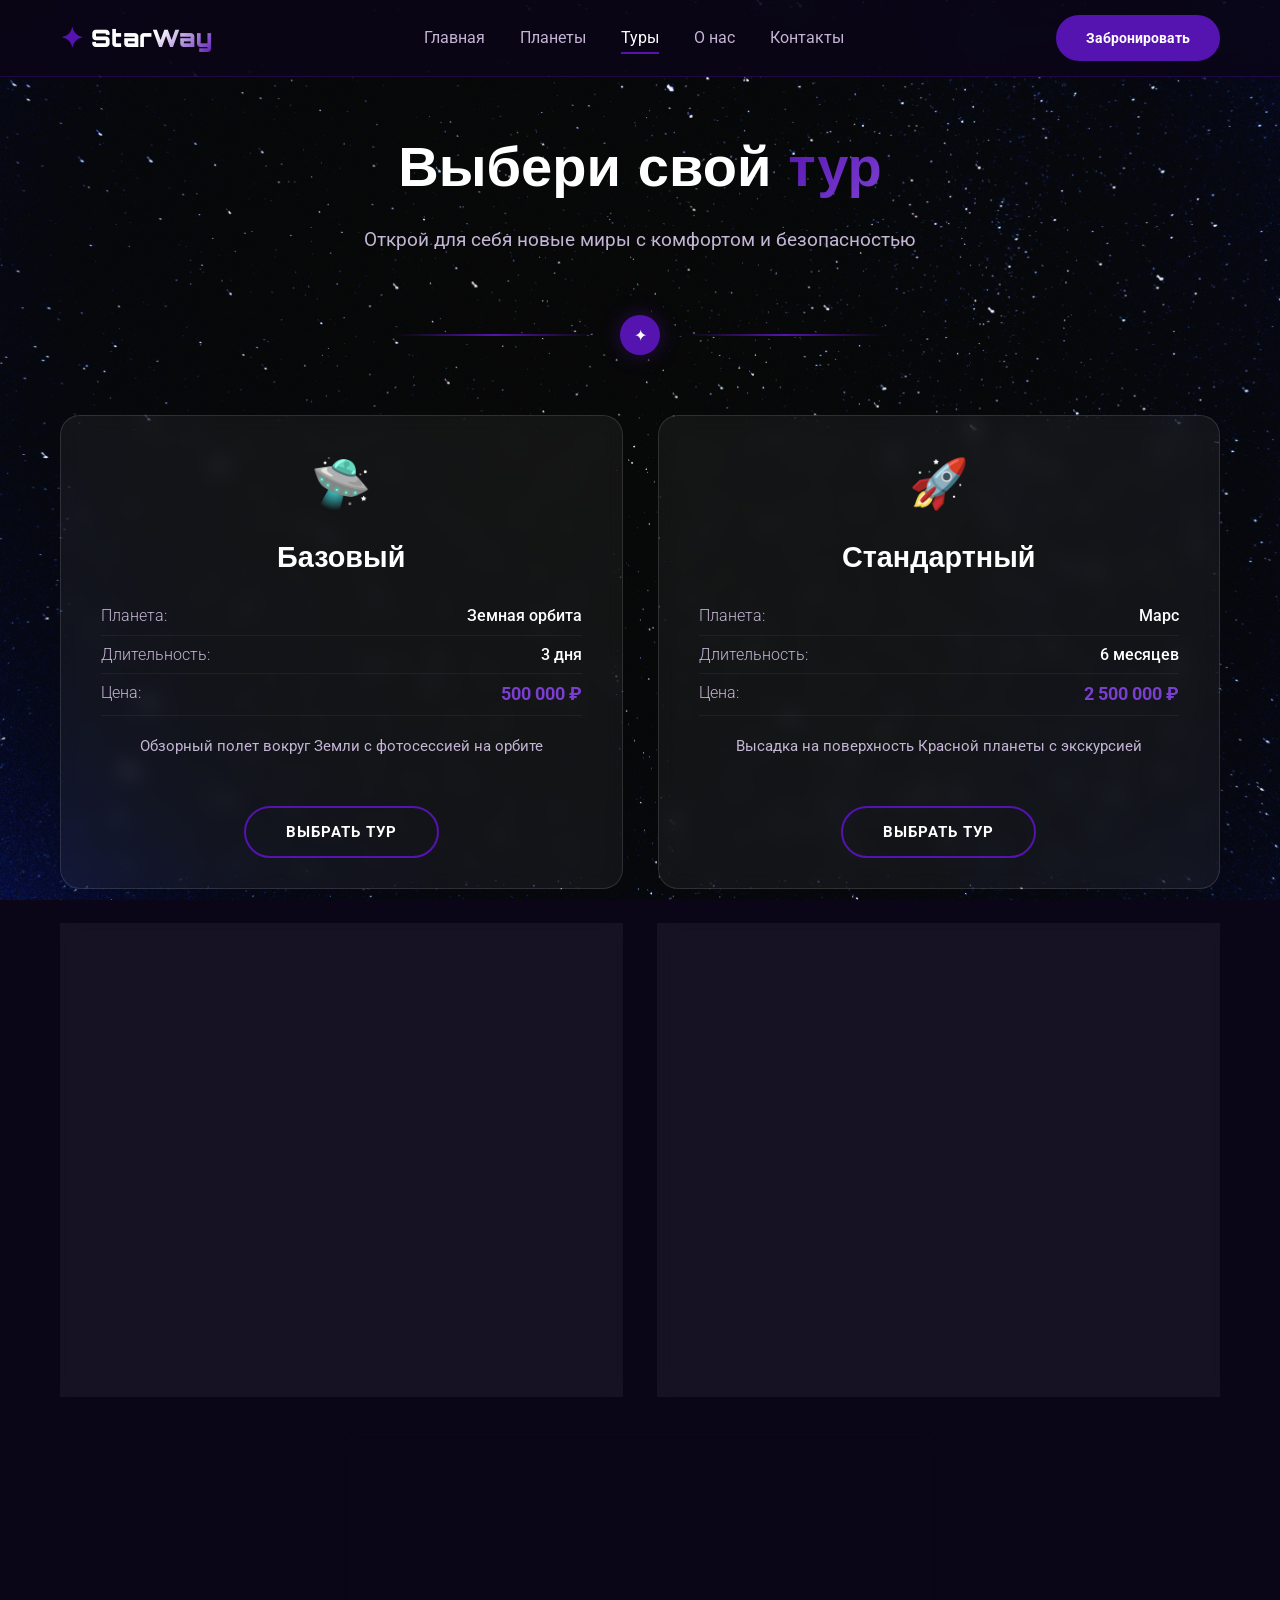
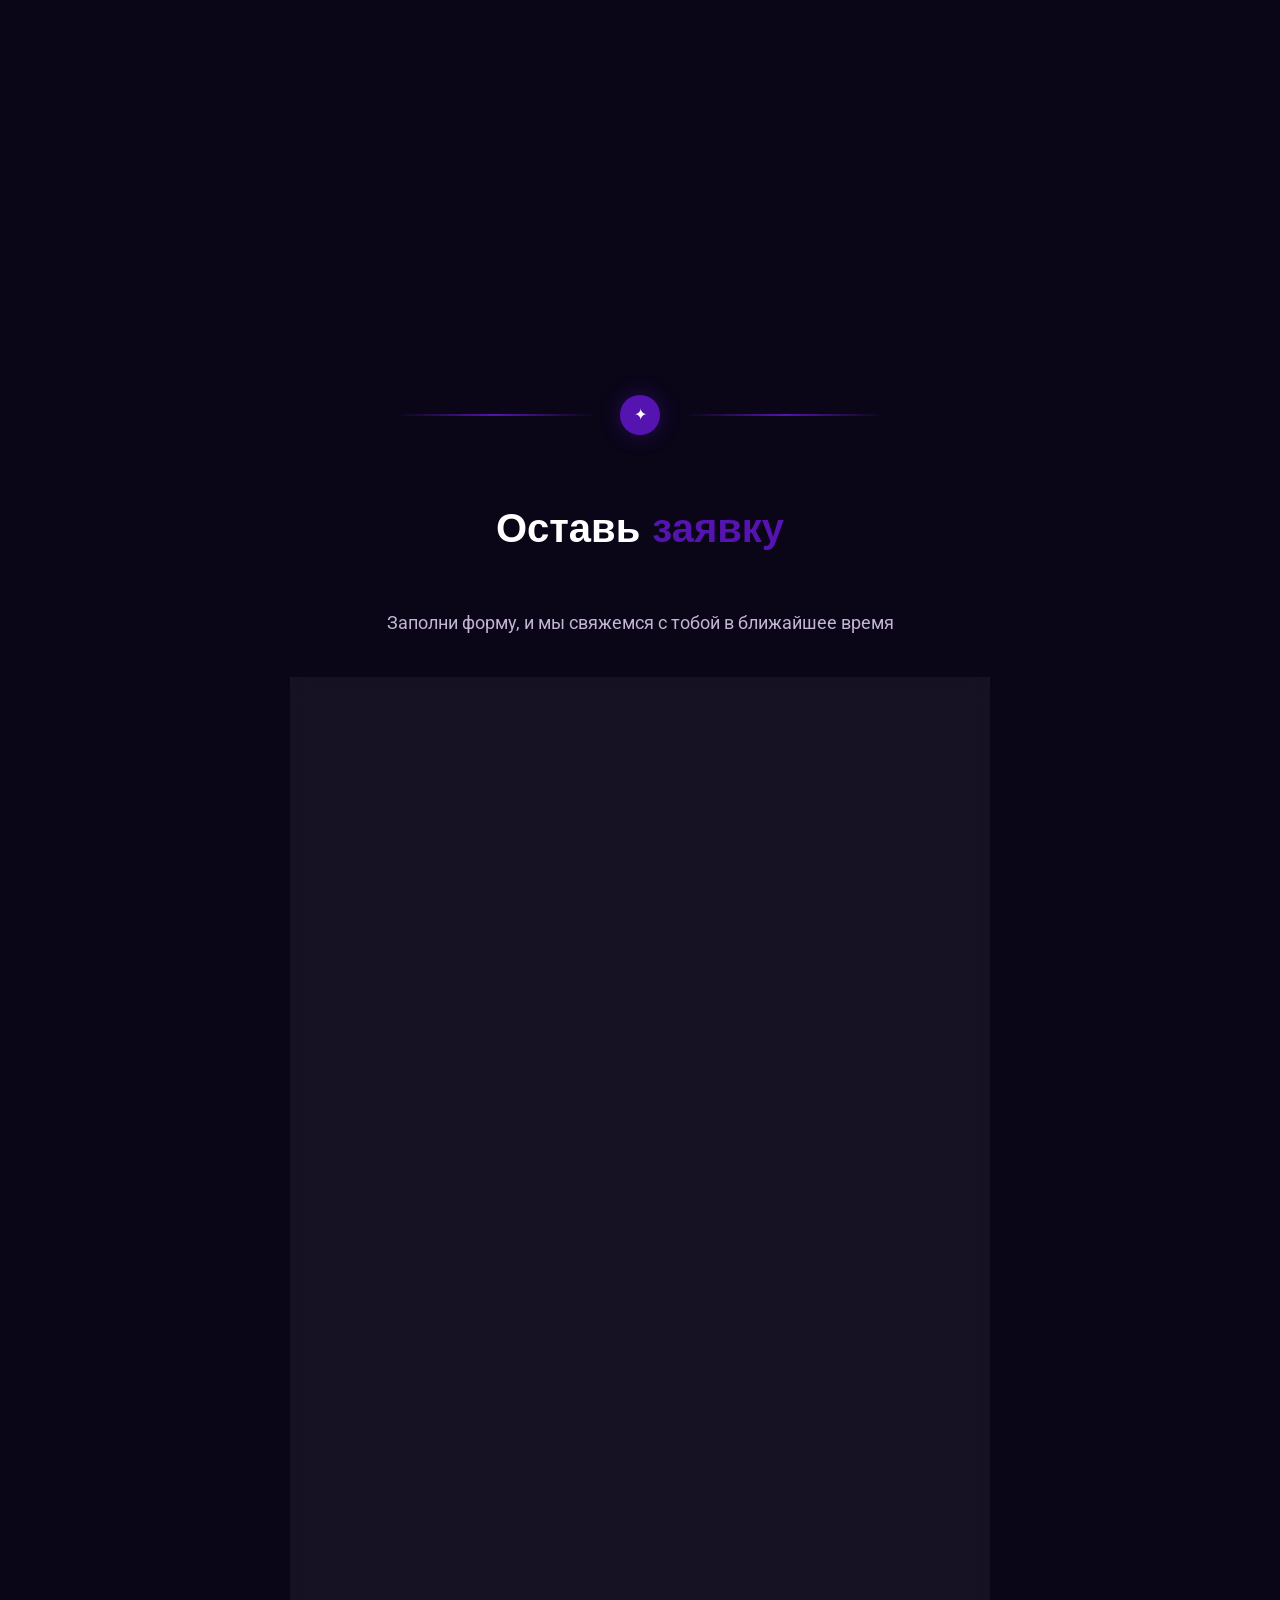
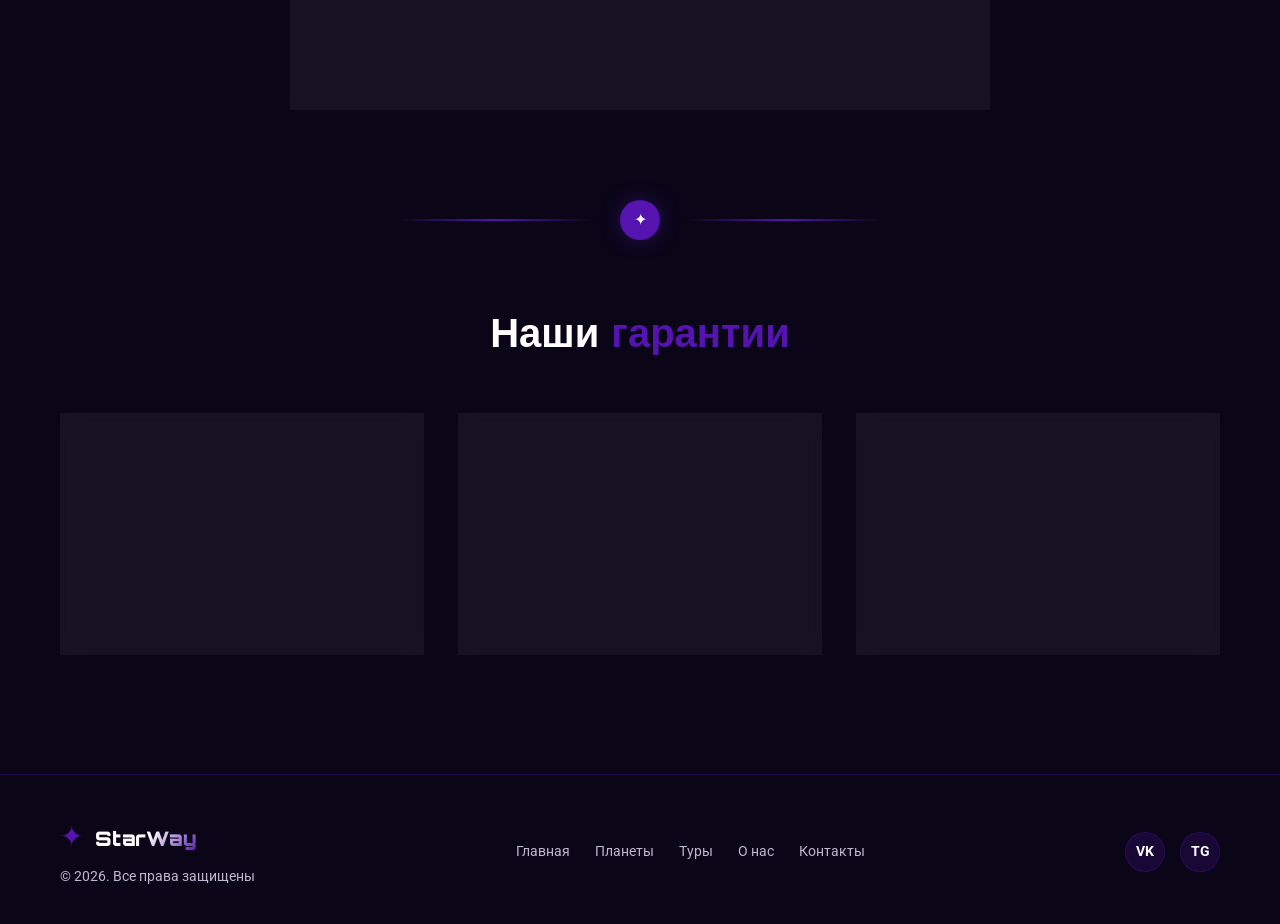
==== tours.html @ 5d01b39b "Первый коммит: StarWay сайт" ====
<!DOCTYPE html>
<html lang="ru">
<head>
    <meta charset="UTF-8">
    <meta name="viewport" content="width=device-width, initial-scale=1.0">
    <title>StarWay — Туры</title>
    <link rel="stylesheet" href="css/style.css">
</head>
<body>

    <!-- ========================================== -->
    <!-- 1. ШАПКА (HEADER)                          -->
    <!-- ========================================== -->
    <header>
        <div class="container">
            <div class="header-inner">
                <div class="logo">
                    <a href="index.html">
                        <span class="logo-icon">✦</span>
                        <span class="logo-text">StarWay</span>
                    </a>
                </div>
                <nav>
                    <ul>
                        <li><a href="index.html">Главная</a></li>
                        <li><a href="planets.html">Планеты</a></li>
                        <li><a href="tours.html" class="active">Туры</a></li>
                        <li><a href="about.html">О нас</a></li>
                        <li><a href="contacts.html">Контакты</a></li>
                    </ul>
                </nav>
                <a href="tours.html" class="btn-book">Забронировать</a>
            </div>
        </div>
    </header>

    <!-- ========================================== -->
    <!-- 2. ЗАГОЛОВОК СТРАНИЦЫ                     -->
    <!-- ========================================== -->
    <section class="page-header">
        <div class="container">
            <h1>Выбери свой <span>тур</span></h1>
            <p>Открой для себя новые миры с комфортом и безопасностью</p>
        </div>
    </section>

    <!-- ===== РАЗДЕЛИТЕЛЬ ===== -->
    <div class="divider">
        <span>✦</span>
    </div>

    <!-- ========================================== -->
    <!-- 3. КАРТОЧКИ ТУРОВ                         -->
    <!-- ========================================== -->
    <section class="tours-list">
        <div class="container">
            <div class="tours-grid">
                
                <!-- ТУР 1: Базовый -->
                <div class="tour-card glass-card">
                    <div class="tour-icon">🛸</div>
                    <h3>Базовый</h3>
                    <div class="tour-details">
                        <div class="tour-detail">
                            <span class="detail-label">Планета:</span>
                            <span class="detail-value">Земная орбита</span>
                        </div>
                        <div class="tour-detail">
                            <span class="detail-label">Длительность:</span>
                            <span class="detail-value">3 дня</span>
                        </div>
                        <div class="tour-detail">
                            <span class="detail-label">Цена:</span>
                            <span class="detail-value tour-price">500 000 ₽</span>
                        </div>
                    </div>
                    <p class="tour-description">Обзорный полет вокруг Земли с фотосессией на орбите</p>
                    <a href="#booking-form" class="btn-select-tour">Выбрать тур</a>
                </div>

                <!-- ТУР 2: Стандартный -->
                <div class="tour-card glass-card">
                    <div class="tour-icon">🚀</div>
                    <h3>Стандартный</h3>
                    <div class="tour-details">
                        <div class="tour-detail">
                            <span class="detail-label">Планета:</span>
                            <span class="detail-value">Марс</span>
                        </div>
                        <div class="tour-detail">
                            <span class="detail-label">Длительность:</span>
                            <span class="detail-value">6 месяцев</span>
                        </div>
                        <div class="tour-detail">
                            <span class="detail-label">Цена:</span>
                            <span class="detail-value tour-price">2 500 000 ₽</span>
                        </div>
                    </div>
                    <p class="tour-description">Высадка на поверхность Красной планеты с экскурсией</p>
                    <a href="#booking-form" class="btn-select-tour">Выбрать тур</a>
                </div>

                <!-- ТУР 3: Премиум -->
                <div class="tour-card glass-card">
                    <div class="tour-icon">🌟</div>
                    <h3>Премиум</h3>
                    <div class="tour-details">
                        <div class="tour-detail">
                            <span class="detail-label">Планета:</span>
                            <span class="detail-value">Юпитер + Сатурн</span>
                        </div>
                        <div class="tour-detail">
                            <span class="detail-label">Длительность:</span>
                            <span class="detail-value">2 года</span>
                        </div>
                        <div class="tour-detail">
                            <span class="detail-label">Цена:</span>
                            <span class="detail-value tour-price">8 000 000 ₽</span>
                        </div>
                    </div>
                    <p class="tour-description">Посещение двух газовых гигантов с облетом колец Сатурна</p>
                    <a href="#booking-form" class="btn-select-tour">Выбрать тур</a>
                </div>

                <!-- ТУР 4: Экстрим -->
                <div class="tour-card glass-card">
                    <div class="tour-icon">⚡</div>
                    <h3>Экстрим</h3>
                    <div class="tour-details">
                        <div class="tour-detail">
                            <span class="detail-label">Планета:</span>
                            <span class="detail-value">Уран + Нептун</span>
                        </div>
                        <div class="tour-detail">
                            <span class="detail-label">Длительность:</span>
                            <span class="detail-value">7 лет</span>
                        </div>
                        <div class="tour-detail">
                            <span class="detail-label">Цена:</span>
                            <span class="detail-value tour-price">25 000 000 ₽</span>
                        </div>
                    </div>
                    <p class="tour-description">Для настоящих исследователей — ледяные гиганты Солнечной системы</p>
                    <a href="#booking-form" class="btn-select-tour">Выбрать тур</a>
                </div>

            </div>

            <!-- ===== РЯД 5: Индивидуальный тур (по центру) ===== -->
            <div class="tours-row-special">
                <div class="tour-card glass-card special-tour">
                    <div class="tour-icon">✨</div>
                    <h3>Индивидуальный</h3>
                    <div class="tour-details">
                        <div class="tour-detail">
                            <span class="detail-label">Планета:</span>
                            <span class="detail-value">Любая на выбор</span>
                        </div>
                        <div class="tour-detail">
                            <span class="detail-label">Длительность:</span>
                            <span class="detail-value">Индивидуально</span>
                        </div>
                        <div class="tour-detail">
                            <span class="detail-label">Цена:</span>
                            <span class="detail-value tour-price">Договорная</span>
                        </div>
                    </div>
                    <p class="tour-description">Создай свой уникальный маршрут к любой планете Солнечной системы</p>
                    <a href="#booking-form" class="btn-select-tour">Выбрать тур</a>
                </div>
            </div>

        </div>
    </section>

    <!-- ===== РАЗДЕЛИТЕЛЬ ===== -->
    <div class="divider">
        <span>✦</span>
    </div>

        <!-- ========================================== -->
    <!-- 4. ФОРМА БРОНИРОВАНИЯ                     -->
    <!-- ========================================== -->
    <section class="booking-form" id="booking-form">
        <div class="container">
            <h2>Оставь <span>заявку</span></h2>
            <p class="form-subtitle">Заполни форму, и мы свяжемся с тобой в ближайшее время</p>
            
            <div class="form-container glass-card">
                <form action="#" method="POST">
                    <!-- Поле: ФИО -->
                    <div class="form-group">
                        <label for="name">ФИО *</label>
                        <input type="text" id="name" name="name" placeholder="Иванов Иван Иванович" required>
                    </div>

                    <!-- Поле: Email -->
                    <div class="form-group">
                        <label for="email">Email *</label>
                        <input type="email" id="email" name="email" placeholder="ivan@example.com" required>
                    </div>

                    <!-- Поле: Телефон -->
                    <div class="form-group">
                        <label for="phone">Телефон *</label>
                        <input type="tel" id="phone" name="phone" placeholder="+7 (999) 123-45-67" required>
                    </div>

                    <!-- Поле: Выбор тура (выпадающий список) -->
                    <div class="form-group">
                        <label for="tour">Выбери тур *</label>
                        <select id="tour" name="tour" required>
                            <option value="">— Выбери тур —</option>
                            <option value="basic">Базовый (Земная орбита)</option>
                            <option value="standard">Стандартный (Марс)</option>
                            <option value="premium">Премиум (Юпитер + Сатурн)</option>
                            <option value="extreme">Экстрим (Уран + Нептун)</option>
                            <option value="individual">✨ Индивидуальный (Любая планета)</option>
                        </select>
                    </div>

                    <!-- Поле: Выбор планеты (для индивидуального тура) -->
                    <div class="form-group planet-select-group">
                        <label for="planet">Выбери планету <span class="planet-hint">(для индивидуального тура)</span></label>
                        <select id="planet" name="planet">
                            <option value="">— Выбери планету —</option>
                            <option value="mercury">Меркурий</option>
                            <option value="venus">Венера</option>
                            <option value="earth">Земля (орбита)</option>
                            <option value="mars">Марс</option>
                            <option value="jupiter">Юпитер</option>
                            <option value="saturn">Сатурн</option>
                            <option value="uranus">Уран</option>
                            <option value="neptune">Нептун</option>
                        </select>
                    </div>

                    <!-- Поле: Дата полета -->
                    <div class="form-group">
                        <label for="date">Дата полета *</label>
                        <input type="date" id="date" name="date" required>
                    </div>

                    <!-- Поле: Количество мест -->
                    <div class="form-group">
                        <label for="seats">Количество мест *</label>
                        <input type="number" id="seats" name="seats" min="1" max="10" value="1" required>
                    </div>

                    <!-- Поле: Комментарий -->
                    <div class="form-group">
                        <label for="comment">Комментарий</label>
                        <textarea id="comment" name="comment" rows="4" placeholder="Дополнительные пожелания или вопросы..."></textarea>
                    </div>

                    <!-- Кнопка отправки -->
                    <button type="submit" class="btn-submit">Отправить заявку</button>
                </form>
            </div>
        </div>
    </section>

    <!-- ===== РАЗДЕЛИТЕЛЬ ===== -->
    <div class="divider">
        <span>✦</span>
    </div>

    <!-- ========================================== -->
    <!-- 5. НАШИ ГАРАНТИИ                          -->
    <!-- ========================================== -->
    <section class="guarantees">
        <div class="container">
            <h2>Наши <span>гарантии</span></h2>
            <div class="guarantees-grid">
                
                <div class="guarantee-item glass-card">
                    <div class="guarantee-icon">💯</div>
                    <h3>100% возврат</h3>
                    <p>Полный возврат средств при отмене тура за 30 дней до старта</p>
                </div>

                <div class="guarantee-item glass-card">
                    <div class="guarantee-icon">🛡️</div>
                    <h3>Страховка</h3>
                    <p>Каждый турист застрахован на весь период полета</p>
                </div>

                <div class="guarantee-item glass-card">
                    <div class="guarantee-icon">📞</div>
                    <h3>Поддержка 24/7</h3>
                    <p>Служба поддержки на связи в любой точке галактики</p>
                </div>

            </div>
        </div>
    </section>

       <!-- ========================================== -->
    <!-- ПОДВАЛ (FOOTER)                            -->
    <!-- ========================================== -->
    <footer>
        <div class="container">
            <div class="footer-content">
                <div class="footer-logo">
                    <span class="logo-icon">✦</span>
                    <span class="logo-text">StarWay</span>
                    <p>&copy; 2026. Все права защищены</p>
                </div>
                <div class="footer-nav">
                    <a href="index.html">Главная</a>
                    <a href="planets.html">Планеты</a>
                    <a href="tours.html">Туры</a>
                    <a href="about.html">О нас</a>
                    <a href="contacts.html">Контакты</a>
                </div>
                <div class="footer-social">
                    <a href="https://vk.com/vladptashinsky" target="_blank" title="ВКонтакте">VK</a>
                    <a href="https://t.me/vladyyyyk" target="_blank" title="Telegram">TG</a>
                </div>
            </div>
        </div>
    </footer>

</body>
</html>
---- css/style.css ----
/* 1. Подключаем шрифты из Google Fonts */
@import url('https://fonts.googleapis.com/css2?family=Orbitron:wght@400;700;900&family=Roboto:wght@300;400;700&display=swap');

/* 2. Сброс стандартных отступов и настройка базовых стилей */
* {
    margin: 0;
    padding: 0;
    box-sizing: border-box;
}

/* 3. Основные переменные (чтобы не писать цвета каждый раз) */
:root {
    --primary: #5513b0;        /* Твой основной фиолетовый */
    --primary-light: #7b3fcf;   /* Светлее для ховеров */
    --primary-dark: #3d0d7a;    /* Темнее для градиентов */
    --primary-glow: rgba(85, 19, 176, 0.4); /* Свечение */
    --text-white: #ffffff;
    --text-gray: #c4b5d4;      /* Светло-фиолетово-серый для текста */
    --bg-dark: #0a0618;        /* Очень темный фон */
    --glass-bg: rgba(255, 255, 255, 0.05); /* Прозрачный для стекла */
    --glass-border: rgba(255, 255, 255, 0.12);
}

/* 4. Общие стили для всего сайта */
html {
    scroll-behavior: smooth;   /* Плавный скролл */
}

body {
    font-family: 'Roboto', sans-serif;
    background-color: var(--bg-dark);
    color: var(--text-white);
    line-height: 1.6;
    min-height: 100vh;
}

/* 5. Стили для звездного фона (будет на всех страницах) */
body {
    background: var(--bg-dark);
    color: var(--text-white);
    line-height: 1.6;
    min-height: 100vh;
    /* Добавляем фоновое изображение */
    background-image: url('../images/stars-bg.jpg');
    background-size: cover;
    background-position: center;
    background-attachment: fixed; /* Фон не двигается при скролле */
    background-repeat: no-repeat;
}



/* 6. Стили для контейнера (центрирует контент) */
.container {
    max-width: 1200px;
    margin: 0 auto;
    padding: 0 20px;
}

/* 7. Стили для кнопок */
.btn-primary {
    display: inline-block;
    padding: 14px 36px;
    background: var(--primary);
    color: var(--text-white);
    text-decoration: none;
    font-weight: 700;
    border-radius: 50px;
    border: 2px solid var(--primary);
    transition: all 0.3s ease;
    font-size: 16px;
    cursor: pointer;
    text-transform: uppercase;
    letter-spacing: 1px;
}

.btn-primary:hover {
    background: transparent;
    color: var(--primary);
    box-shadow: 0 0 30px var(--primary-glow);
    transform: translateY(-3px);
}

/* 8. Стеклянные карточки (glassmorphism) */
.glass-card {
    background: var(--glass-bg);
    backdrop-filter: blur(10px);
    -webkit-backdrop-filter: blur(10px);
    border: 1px solid var(--glass-border);
    border-radius: 20px;
    padding: 30px;
    transition: all 0.3s ease;
}

.glass-card:hover {
    border-color: var(--primary);
    box-shadow: 0 0 30px rgba(85, 19, 176, 0.2);
    transform: translateY(-5px);
}

/* 9. Заголовки */
h1, h2, h3 {
    font-family: 'Orbitron', sans-serif;
    font-weight: 700;
}

h2 {
    font-size: 2.5rem;
    text-align: center;
    margin-bottom: 50px;
    color: var(--text-white);
}

h2 span {
    color: var(--primary);
}

/* 10. Разделитель */
.divider {
    display: flex;
    align-items: center;
    justify-content: center;
    gap: 20px;
    margin: 60px 0;
    color: var(--primary);
}

.divider::before,
.divider::after {
    content: '';
    flex: 1;
    height: 1px;
    background: linear-gradient(to right, transparent, var(--primary), transparent);
}

/* ======================================== */
/* СТИЛИ ТОЛЬКО ДЛЯ ГЛАВНОЙ СТРАНИЦЫ        */
/* ======================================== */

/* --- 1. ШАПКА --- */
header {
    position: fixed;
    top: 0;
    left: 0;
    width: 100%;
    z-index: 1000;
    background: rgba(10, 6, 24, 0.8);
    backdrop-filter: blur(15px);
    -webkit-backdrop-filter: blur(15px);
    border-bottom: 1px solid rgba(85, 19, 176, 0.3);
    padding: 15px 0;
    transition: all 0.3s ease;
}

.header-inner {
    display: flex;
    justify-content: space-between;
    align-items: center;
}

/* Логотип */
.logo a {
    display: flex;
    align-items: center;
    text-decoration: none;
    color: var(--text-white);
    font-family: 'Orbitron', sans-serif;
    font-weight: 900;
    font-size: 24px;
}

.logo-icon {
    color: var(--primary);
    margin-right: 8px;
    font-size: 28px;
}

.logo-text {
    background: linear-gradient(135deg, var(--text-white) 50%, var(--primary));
    -webkit-background-clip: text;
    -webkit-text-fill-color: transparent;
}

/* Меню навигации */
nav ul {
    display: flex;
    list-style: none;
    gap: 35px;
}

nav ul li a {
    color: var(--text-gray);
    text-decoration: none;
    font-size: 16px;
    font-weight: 400;
    transition: all 0.3s ease;
    position: relative;
    padding-bottom: 5px;
}

nav ul li a::after {
    content: '';
    position: absolute;
    bottom: -2px;
    left: 0;
    width: 0;
    height: 2px;
    background: var(--primary);
    transition: width 0.3s ease;
}

nav ul li a:hover::after,
nav ul li a.active::after {
    width: 100%;
}

nav ul li a:hover,
nav ul li a.active {
    color: var(--text-white);
}

/* Кнопка "Забронировать" в шапке */
.btn-book {
    padding: 10px 28px;
    background: var(--primary);
    color: var(--text-white);
    text-decoration: none;
    border-radius: 50px;
    font-weight: 700;
    font-size: 14px;
    transition: all 0.3s ease;
    border: 2px solid var(--primary);
}

.btn-book:hover {
    background: transparent;
    color: var(--primary);
    box-shadow: 0 0 30px var(--primary-glow);
}

/* --- 2. ГЕРОЙ --- */
.hero {
    min-height: 100vh;
    display: flex;
    align-items: center;
    text-align: center;
    padding-top: 80px;
    position: relative;
}

.hero-content {
    max-width: 800px;
    margin: 0 auto;
}

.hero h1 {
    font-size: 4.5rem;
    line-height: 1.1;
    margin-bottom: 25px;
}

.hero h1 span {
    background: linear-gradient(135deg, var(--primary), var(--primary-light));
    -webkit-background-clip: text;
    -webkit-text-fill-color: transparent;
}

.hero p {
    font-size: 1.3rem;
    color: var(--text-gray);
    margin-bottom: 40px;
    line-height: 1.8;
}

/* --- 3. ПРЕИМУЩЕСТВА --- */
.benefits {
    padding: 80px 0;
}

.benefits-grid {
    display: grid;
    grid-template-columns: repeat(4, 1fr);
    gap: 30px;
}

.benefit-item {
    text-align: center;
}

.benefit-icon {
    font-size: 40px;
    margin-bottom: 15px;
    display: block;
}

.benefit-item h3 {
    font-family: 'Orbitron', sans-serif;
    font-size: 18px;
    margin-bottom: 10px;
}

.benefit-item p {
    color: var(--text-gray);
    font-size: 14px;
    line-height: 1.6;
}

/* --- 4. ЭТАПЫ --- */
.steps {
    padding: 80px 0;
}

.steps-grid {
    display: grid;
    grid-template-columns: repeat(4, 1fr);
    gap: 30px;
}

.step-item {
    text-align: center;
}

.step-number {
    font-family: 'Orbitron', sans-serif;
    font-size: 3rem;
    font-weight: 900;
    color: var(--primary);
    opacity: 0.6;
    margin-bottom: 10px;
}

.step-item h3 {
    font-family: 'Orbitron', sans-serif;
    font-size: 18px;
    margin-bottom: 8px;
}

.step-item p {
    color: var(--text-gray);
    font-size: 14px;
}

/* --- 5. ЦИТАТА --- */
.quote {
    padding: 60px 0;
    text-align: center;
}

.quote blockquote {
    font-family: 'Orbitron', sans-serif;
    font-size: 2.2rem;
    font-weight: 400;
    line-height: 1.4;
    color: var(--text-white);
    max-width: 800px;
    margin: 0 auto 20px;
}

.quote cite {
    color: var(--text-gray);
    font-style: normal;
    font-size: 1.1rem;
}

/* --- 6. ПРЕВЬЮ КОМАНДЫ (на главной) --- */
.team-preview {
    padding: 80px 0;
}

.team-grid {
    display: grid;
    grid-template-columns: repeat(3, 1fr);
    gap: 30px;
}

.team-member {
    text-align: center;
}

.member-photo {
    width: 120px;
    height: 120px;
    border-radius: 50%;
    overflow: hidden;
    margin: 0 auto 15px;
    border: 3px solid var(--primary);
    transition: all 0.3s ease;
}

.member-photo img {
    width: 100%;
    height: 100%;
    object-fit: cover;
}

.team-member:hover .member-photo {
    border-color: var(--primary-light);
    box-shadow: 0 0 30px var(--primary-glow);
    transform: scale(1.05);
}

.team-member h3 {
    font-family: 'Orbitron', sans-serif;
    font-size: 18px;
    margin-bottom: 5px;
}

.member-role {
    color: var(--primary-light);
    font-weight: 700;
    font-size: 14px;
    margin-bottom: 8px;
}

.member-desc {
    color: var(--text-gray);
    font-size: 14px;
}

/* --- 7. ZERO-БЛОК (Погода на Марсе) --- */
.zero-block {
    padding: 60px 0;
}

.zero-content {
    display: flex;
    align-items: center;
    gap: 30px;
    background: linear-gradient(135deg, rgba(85, 19, 176, 0.15), rgba(10, 6, 24, 0.8));
    border: 2px solid var(--primary);
    position: relative;
    overflow: hidden;
}

.zero-icon {
    font-size: 64px;
    background: rgba(85, 19, 176, 0.2);
    border-radius: 50%;
    padding: 15px;
    border: 1px solid var(--primary);
}

.zero-text h3 {
    font-family: 'Orbitron', sans-serif;
    font-size: 24px;
    margin-bottom: 5px;
}

.mars-weather {
    font-size: 20px;
    font-weight: 700;
    color: var(--primary-light);
}

.mars-desc {
    color: var(--text-gray);
    font-size: 14px;
}

.zero-badge {
    position: absolute;
    top: 10px;
    right: 15px;
    font-size: 11px;
    font-weight: 700;
    color: var(--primary);
    border: 1px solid var(--primary);
    padding: 3px 12px;
    border-radius: 20px;
    background: rgba(85, 19, 176, 0.1);
    letter-spacing: 1px;
}

/* --- 8. ПОДВАЛ (FOOTER) --- */
footer {
    background: rgba(10, 6, 24, 0.95);
    border-top: 1px solid rgba(85, 19, 176, 0.3);
    padding: 40px 0;
    margin-top: 40px;
}

.footer-content {
    display: flex;
    justify-content: space-between;
    align-items: center;
    flex-wrap: wrap;
    gap: 30px;
}

.footer-logo .logo-text {
    font-family: 'Orbitron', sans-serif;
    font-weight: 900;
    font-size: 20px;
    background: linear-gradient(135deg, var(--text-white) 50%, var(--primary));
    -webkit-background-clip: text;
    -webkit-text-fill-color: transparent;
}

.footer-logo p {
    color: var(--text-gray);
    font-size: 14px;
    margin-top: 5px;
    -webkit-text-fill-color: var(--text-gray);
}

.footer-nav {
    display: flex;
    gap: 25px;
    flex-wrap: wrap;
}

.footer-nav a {
    color: var(--text-gray);
    text-decoration: none;
    font-size: 14px;
    transition: color 0.3s ease;
}

.footer-nav a:hover {
    color: var(--primary-light);
}

.footer-social {
    display: flex;
    gap: 15px;
}

.footer-social a {
    display: flex;
    align-items: center;
    justify-content: center;
    width: 40px;
    height: 40px;
    border-radius: 50%;
    background: rgba(85, 19, 176, 0.2);
    color: var(--text-white);
    text-decoration: none;
    font-weight: 700;
    font-size: 14px;
    transition: all 0.3s ease;
    border: 1px solid rgba(85, 19, 176, 0.3);
}

.footer-social a:hover {
    background: var(--primary);
    transform: translateY(-3px);
    box-shadow: 0 0 20px var(--primary-glow);
}

/* ======================================== */
/* АДАПТИВНОСТЬ (для планшетов и телефонов) */
/* ======================================== */
@media (max-width: 992px) {
    .benefits-grid {
        grid-template-columns: repeat(2, 1fr);
    }
    .steps-grid {
        grid-template-columns: repeat(2, 1fr);
    }
    .team-grid {
        grid-template-columns: repeat(2, 1fr);
    }
}

@media (max-width: 768px) {
    .header-inner {
        flex-wrap: wrap;
        gap: 15px;
        justify-content: center;
    }
    
    nav ul {
        gap: 15px;
        flex-wrap: wrap;
        justify-content: center;
    }
    
    .btn-book {
        display: none; /* Скрываем на телефонах */
    }
    
    .hero h1 {
        font-size: 2.5rem;
    }
    
    .hero p {
        font-size: 1rem;
    }
    
    .benefits-grid {
        grid-template-columns: 1fr;
    }
    
    .steps-grid {
        grid-template-columns: 1fr;
    }
    
    .team-grid {
        grid-template-columns: 1fr;
    }
    
    .quote blockquote {
        font-size: 1.5rem;
    }
    
    .footer-content {
        flex-direction: column;
        text-align: center;
    }
    
    .zero-content {
        flex-direction: column;
        text-align: center;
    }
    
    .zero-badge {
        position: relative;
        top: 0;
        right: 0;
        align-self: center;
    }
}
/* ======================================== */
/* НОВЫЕ РАЗДЕЛИТЕЛИ И ПЛАШКИ               */
/* ======================================== */

/* 1. Разделитель между блоками (уже есть, но сделаем его заметнее) */
.divider {
    display: flex;
    align-items: center;
    justify-content: center;
    gap: 25px;
    margin: 30px 0;
    color: var(--primary);
    font-size: 18px;
}

.divider::before,
.divider::after {
    content: '';
    flex: 1;
    height: 2px;
    background: linear-gradient(to right, transparent, var(--primary), transparent);
    max-width: 200px;
}

.divider span {
    background: var(--primary);
    width: 40px;
    height: 40px;
    border-radius: 50%;
    display: flex;
    align-items: center;
    justify-content: center;
    color: var(--text-white);
    font-size: 16px;
    box-shadow: 0 0 20px var(--primary-glow);
}

/* 2. Плашка-подложка для блоков (фиолетовая полупрозрачная) */
.section-plate {
    padding: 60px 0;
    background: linear-gradient(
        135deg,
        rgba(85, 19, 176, 0.15),
        rgba(10, 6, 24, 0.9)
    );
    border-top: 1px solid rgba(85, 19, 176, 0.2);
    border-bottom: 1px solid rgba(85, 19, 176, 0.2);
    backdrop-filter: blur(5px);
    -webkit-backdrop-filter: blur(5px);
    margin: 20px 0;
}

/* 3. Стеклянные карточки для этапов (добавляем эффект) */
.step-item.glass-card {
    text-align: center;
    padding: 30px 20px;
    transition: all 0.3s ease;
    background: var(--glass-bg);
    backdrop-filter: blur(10px);
    -webkit-backdrop-filter: blur(10px);
    border: 1px solid var(--glass-border);
    border-radius: 20px;
}

.step-item.glass-card:hover {
    border-color: var(--primary);
    box-shadow: 0 0 40px rgba(85, 19, 176, 0.3);
    transform: translateY(-8px) scale(1.02);
}

.step-number {
    font-family: 'Orbitron', sans-serif;
    font-size: 3.5rem;
    font-weight: 900;
    color: var(--primary);
    opacity: 0.8;
    margin-bottom: 10px;
    text-shadow: 0 0 30px var(--primary-glow);
}

/* 4. Улучшаем карточки преимуществ */
.benefit-item.glass-card {
    text-align: center;
    padding: 30px 20px;
    transition: all 0.3s ease;
}

.benefit-item.glass-card:hover {
    transform: translateY(-8px) scale(1.03);
    border-color: var(--primary);
    box-shadow: 0 0 40px rgba(85, 19, 176, 0.25);
}

/* 5. Zero-блок делаем более заметным */
.zero-block .zero-content {
    background: linear-gradient(
        135deg,
        rgba(85, 19, 176, 0.25),
        rgba(10, 6, 24, 0.95)
    );
    border: 2px solid var(--primary);
    box-shadow: 0 0 50px rgba(85, 19, 176, 0.15);
    padding: 35px;
}

.zero-block .zero-content:hover {
    box-shadow: 0 0 70px rgba(85, 19, 176, 0.3);
    border-color: var(--primary-light);
}

/* 6. Адаптация для мобильных */
@media (max-width: 768px) {
    .divider {
        margin: 20px 0;
        gap: 15px;
    }
    
    .divider span {
        width: 30px;
        height: 30px;
        font-size: 12px;
    }
    
    .section-plate {
        padding: 40px 0;
        margin: 10px 0;
    }
}

/* ======================================== */
/* СТИЛИ ДЛЯ СТРАНИЦЫ "ПЛАНЕТЫ"            */
/* ======================================== */

/* --- 1. Заголовок страницы --- */
.page-header {
    padding-top: 120px;
    padding-bottom: 30px;
    text-align: center;
}

.page-header h1 {
    font-size: 3.5rem;
    margin-bottom: 15px;
}

.page-header h1 span {
    color: var(--primary);
    background: linear-gradient(135deg, var(--primary), var(--primary-light));
    -webkit-background-clip: text;
    -webkit-text-fill-color: transparent;
}

.page-header p {
    font-size: 1.2rem;
    color: var(--text-gray);
    max-width: 600px;
    margin: 0 auto;
}

/* --- 2. Галерея планет --- */
.planets-gallery {
    padding: 30px 0 80px;
}

/* Ряд из двух карточек */
.planets-row {
    display: grid;
    grid-template-columns: 1fr 1fr;
    gap: 35px;
    margin-bottom: 35px;
}

/* Карточка планеты */
.planet-card {
    overflow: hidden;
    padding: 0;
    transition: all 0.4s ease;
    background: var(--glass-bg);
    backdrop-filter: blur(10px);
    -webkit-backdrop-filter: blur(10px);
    border: 1px solid var(--glass-border);
    border-radius: 20px;
}

.planet-card:hover {
    transform: translateY(-10px) scale(1.02);
    border-color: var(--primary);
    box-shadow: 0 0 50px rgba(85, 19, 176, 0.3);
}

/* Контейнер для фото */
.planet-image {
    position: relative;
    width: 100%;
    height: 280px;
    overflow: hidden;
    display: flex;
    align-items: center;
    justify-content: center;
    /* Добавляем мягкое свечение за планетой */
    background: radial-gradient(
        ellipse at center,
        rgba(85, 19, 176, 0.15) 0%,
        transparent 70%
    );
}

.planet-image img {
    width: 80%;
    height: 80%;
    object-fit: contain;
    transition: transform 0.6s ease;
    /* Добавляем свечение для планеты */
    filter: drop-shadow(0 0 30px rgba(85, 19, 176, 0.2));
}

.planet-card:hover .planet-image img {
    transform: scale(1.1) rotate(-3deg);
    filter: drop-shadow(0 0 50px rgba(85, 19, 176, 0.4));
}

/* Бейдж (Земная группа / Газовый гигант / Ледяной гигант) */
.planet-badge {
    position: absolute;
    top: 15px;
    right: 15px;
    background: rgba(85, 19, 176, 0.85);
    color: var(--text-white);
    padding: 5px 16px;
    border-radius: 30px;
    font-size: 12px;
    font-weight: 700;
    letter-spacing: 0.5px;
    backdrop-filter: blur(5px);
    border: 1px solid rgba(255, 255, 255, 0.1);
}

/* Информация о планете */
.planet-info {
    padding: 25px;
}

.planet-info h3 {
    font-family: 'Orbitron', sans-serif;
    font-size: 1.8rem;
    margin-bottom: 18px;
    color: var(--text-white);
    letter-spacing: 1px;
}

/* Характеристики (статистика) */
.planet-stats {
    display: flex;
    flex-direction: column;
    gap: 10px;
    margin-bottom: 22px;
}

.stat {
    display: flex;
    align-items: center;
    gap: 12px;
    color: var(--text-gray);
    font-size: 15px;
}

.stat-icon {
    font-size: 18px;
    width: 30px;
    text-align: center;
}

.stat-text {
    font-weight: 400;
}

/* Кнопка "Забронировать" на карточке */
.btn-book-planet {
    display: inline-block;
    width: 100%;
    padding: 14px 0;
    background: transparent;
    color: var(--text-white);
    text-decoration: none;
    text-align: center;
    font-weight: 700;
    font-size: 16px;
    border: 2px solid var(--primary);
    border-radius: 50px;
    transition: all 0.4s ease;
    letter-spacing: 1px;
    text-transform: uppercase;
}

.btn-book-planet:hover {
    background: var(--primary);
    color: var(--text-white);
    box-shadow: 0 0 30px rgba(85, 19, 176, 0.4);
    transform: scale(1.02);
}

/* --- 3. Нептун отдельно (по центру) --- */
.neptune-special {
    display: flex;
    justify-content: center;
}

.neptune-card {
    max-width: 600px;
    width: 100%;
}

/* --- 4. Адаптивность --- */
@media (max-width: 992px) {
    .planets-row {
        grid-template-columns: 1fr 1fr;
        gap: 25px;
    }
    
    .page-header h1 {
        font-size: 2.8rem;
    }
}

@media (max-width: 768px) {
    .planets-row {
        grid-template-columns: 1fr;
        gap: 30px;
    }
    
    .page-header {
        padding-top: 100px;
    }
    
    .page-header h1 {
        font-size: 2rem;
    }
    
    .page-header p {
        font-size: 1rem;
        padding: 0 15px;
    }
    
    .planet-image {
        height: 200px;
    }
    
    .planet-info h3 {
        font-size: 1.4rem;
    }
    
    .neptune-card {
        max-width: 100%;
    }
}

@media (max-width: 480px) {
    .planet-image {
        height: 180px;
    }
    
    .planet-badge {
        font-size: 10px;
        padding: 4px 12px;
        top: 10px;
        right: 10px;
    }
    
    .stat {
        font-size: 13px;
    }
    
    .btn-book-planet {
        font-size: 14px;
        padding: 12px 0;
    }
}

/* ======================================== */
/* ДОПОЛНИТЕЛЬНЫЕ ЭФФЕКТЫ ДЛЯ PNG ПЛАНЕТ    */
/* ======================================== */

/* Светящийся ореол вокруг планеты */
.planet-image::after {
    content: '';
    position: absolute;
    top: 50%;
    left: 50%;
    width: 60%;
    height: 60%;
    transform: translate(-50%, -50%);
    background: radial-gradient(
        circle,
        rgba(85, 19, 176, 0.2) 0%,
        transparent 70%
    );
    border-radius: 50%;
    pointer-events: none;
    transition: all 0.6s ease;
}

.planet-card:hover .planet-image::after {
    width: 80%;
    height: 80%;
    background: radial-gradient(
        circle,
        rgba(85, 19, 176, 0.35) 0%,
        transparent 70%
    );
}

/* Анимация плавного покачивания для планет (живой эффект) */
.planet-image img {
    animation: float 4s ease-in-out infinite;
}

.planet-card:nth-child(2) .planet-image img {
    animation-delay: 0.5s;
}

.planet-card:nth-child(3) .planet-image img {
    animation-delay: 1s;
}

.planet-card:nth-child(4) .planet-image img {
    animation-delay: 1.5s;
}

.planet-card:nth-child(5) .planet-image img {
    animation-delay: 0.3s;
}

.planet-card:nth-child(6) .planet-image img {
    animation-delay: 0.8s;
}

.neptune-card .planet-image img {
    animation-delay: 1.2s;
}

@keyframes float {
    0% {
        transform: translateY(0px) scale(1);
    }
    50% {
        transform: translateY(-8px) scale(1.02);
    }
    100% {
        transform: translateY(0px) scale(1);
    }
}

/* Отключаем анимацию при наведении, чтобы не конфликтовала */
.planet-card:hover .planet-image img {
    animation-play-state: paused;
}


/* ======================================== */
/* СТИЛИ ДЛЯ СТРАНИЦЫ "ТУРЫ"               */
/* ======================================== */

/* --- 1. Карточки туров --- */
.tours-list {
    padding: 30px 0 60px;
}

.tours-grid {
    display: grid;
    grid-template-columns: 1fr 1fr;
    gap: 35px;
}

.tour-card {
    padding: 30px;
    text-align: center;
    transition: all 0.4s ease;
    background: var(--glass-bg);
    backdrop-filter: blur(10px);
    -webkit-backdrop-filter: blur(10px);
    border: 1px solid var(--glass-border);
    border-radius: 20px;
}

.tour-card:hover {
    transform: translateY(-10px);
    border-color: var(--primary);
    box-shadow: 0 0 50px rgba(85, 19, 176, 0.3);
}

.tour-icon {
    font-size: 48px;
    margin-bottom: 10px;
    display: block;
}

.tour-card h3 {
    font-family: 'Orbitron', sans-serif;
    font-size: 1.8rem;
    margin-bottom: 18px;
    color: var(--text-white);
}

/* Детали тура */
.tour-details {
    margin-bottom: 18px;
    text-align: left;
    padding: 0 10px;
}

.tour-detail {
    display: flex;
    justify-content: space-between;
    padding: 6px 0;
    border-bottom: 1px solid rgba(255, 255, 255, 0.05);
}

.detail-label {
    color: var(--text-gray);
    font-weight: 300;
}

.detail-value {
    color: var(--text-white);
    font-weight: 500;
}

.tour-price {
    color: var(--primary-light);
    font-weight: 700;
    font-size: 1.1rem;
}

.tour-description {
    color: var(--text-gray);
    font-size: 0.95rem;
    line-height: 1.6;
    margin-bottom: 22px;
    min-height: 50px;
}

/* Кнопка "Выбрать тур" */
.btn-select-tour {
    display: inline-block;
    padding: 12px 40px;
    background: transparent;
    color: var(--text-white);
    text-decoration: none;
    font-weight: 700;
    font-size: 15px;
    border: 2px solid var(--primary);
    border-radius: 50px;
    transition: all 0.4s ease;
    text-transform: uppercase;
    letter-spacing: 1px;
}

.btn-select-tour:hover {
    background: var(--primary);
    color: var(--text-white);
    box-shadow: 0 0 30px rgba(85, 19, 176, 0.4);
    transform: scale(1.05);
}

/* --- 2. Форма бронирования --- */
.booking-form {
    padding: 30px 0 60px;
}

.booking-form .form-subtitle {
    text-align: center;
    color: var(--text-gray);
    font-size: 1.1rem;
    margin-bottom: 40px;
}

.form-container {
    max-width: 700px;
    margin: 0 auto;
    padding: 40px;
    background: var(--glass-bg);
    backdrop-filter: blur(10px);
    -webkit-backdrop-filter: blur(10px);
    border: 1px solid var(--glass-border);
    border-radius: 20px;
}

/* Группа полей */
.form-group {
    margin-bottom: 22px;
}

.form-group label {
    display: block;
    color: var(--text-gray);
    font-weight: 500;
    font-size: 14px;
    margin-bottom: 6px;
    letter-spacing: 0.5px;
}

.form-group input,
.form-group select,
.form-group textarea {
    width: 100%;
    padding: 14px 18px;
    background: rgba(255, 255, 255, 0.05);
    border: 2px solid rgba(255, 255, 255, 0.1);
    border-radius: 12px;
    color: var(--text-white);
    font-size: 16px;
    font-family: 'Roboto', sans-serif;
    transition: all 0.3s ease;
    outline: none;
}

.form-group input::placeholder,
.form-group textarea::placeholder {
    color: var(--text-gray);
    opacity: 0.6;
}

.form-group input:focus,
.form-group select:focus,
.form-group textarea:focus {
    border-color: var(--primary);
    box-shadow: 0 0 20px rgba(85, 19, 176, 0.2);
    background: rgba(255, 255, 255, 0.08);
}

.form-group select {
    appearance: none;
    -webkit-appearance: none;
    background-image: url("data:image/svg+xml,%3Csvg xmlns='http://www.w3.org/2000/svg' width='12' height='8' viewBox='0 0 12 8'%3E%3Cpath d='M1 1l5 5 5-5' stroke='%23ffffff' stroke-width='1.5' fill='none'/%3E%3C/svg%3E");
    background-repeat: no-repeat;
    background-position: right 18px center;
    cursor: pointer;
}

.form-group select option {
    background: var(--bg-dark);
    color: var(--text-white);
}

.form-group textarea {
    resize: vertical;
    min-height: 100px;
}

/* Кнопка отправки */
.btn-submit {
    width: 100%;
    padding: 16px 0;
    background: var(--primary);
    color: var(--text-white);
    border: none;
    border-radius: 50px;
    font-size: 18px;
    font-weight: 700;
    cursor: pointer;
    transition: all 0.4s ease;
    text-transform: uppercase;
    letter-spacing: 1px;
    font-family: 'Roboto', sans-serif;
}

.btn-submit:hover {
    background: var(--primary-light);
    box-shadow: 0 0 40px rgba(85, 19, 176, 0.4);
    transform: translateY(-3px);
}

.btn-submit:active {
    transform: scale(0.98);
}

/* --- 3. Гарантии --- */
.guarantees {
    padding: 30px 0 80px;
}

.guarantees-grid {
    display: grid;
    grid-template-columns: repeat(3, 1fr);
    gap: 35px;
}

.guarantee-item {
    text-align: center;
    padding: 30px 25px;
    transition: all 0.4s ease;
    background: var(--glass-bg);
    backdrop-filter: blur(10px);
    -webkit-backdrop-filter: blur(10px);
    border: 1px solid var(--glass-border);
    border-radius: 20px;
}

.guarantee-item:hover {
    transform: translateY(-8px);
    border-color: var(--primary);
    box-shadow: 0 0 40px rgba(85, 19, 176, 0.2);
}

.guarantee-icon {
    font-size: 48px;
    margin-bottom: 12px;
    display: block;
}

.guarantee-item h3 {
    font-family: 'Orbitron', sans-serif;
    font-size: 1.3rem;
    margin-bottom: 8px;
    color: var(--text-white);
}

.guarantee-item p {
    color: var(--text-gray);
    font-size: 0.95rem;
    line-height: 1.6;
}

/* --- 4. Адаптивность --- */
@media (max-width: 992px) {
    .tours-grid {
        grid-template-columns: 1fr 1fr;
        gap: 25px;
    }
    
    .guarantees-grid {
        grid-template-columns: repeat(3, 1fr);
        gap: 25px;
    }
}

@media (max-width: 768px) {
    .tours-grid {
        grid-template-columns: 1fr;
        gap: 30px;
    }
    
    .guarantees-grid {
        grid-template-columns: 1fr;
        gap: 20px;
    }
    
    .form-container {
        padding: 25px 20px;
    }
    
    .tour-card h3 {
        font-size: 1.4rem;
    }
    
    .booking-form .form-subtitle {
        font-size: 1rem;
    }
    
    .btn-submit {
        font-size: 16px;
        padding: 14px 0;
    }
}

@media (max-width: 480px) {
    .tour-icon {
        font-size: 36px;
    }
    
    .tour-detail {
        font-size: 14px;
    }
    
    .tour-price {
        font-size: 1rem;
    }
    
    .form-group input,
    .form-group select,
    .form-group textarea {
        font-size: 14px;
        padding: 12px 14px;
    }
}


/* ======================================== */
/* ДОПОЛНИТЕЛЬНЫЕ СТИЛИ ДЛЯ ТУРОВ           */
/* ======================================== */

/* --- Ряд с Индивидуальным туром (по центру) --- */
.tours-row-special {
    display: flex;
    justify-content: center;
    margin-top: 35px;
}

.special-tour {
    max-width: 600px;
    width: 100%;
    border-color: rgba(85, 19, 176, 0.4);
    background: linear-gradient(
        135deg,
        rgba(85, 19, 176, 0.2),
        var(--glass-bg)
    );
}

.special-tour:hover {
    border-color: var(--primary);
    box-shadow: 0 0 60px rgba(85, 19, 176, 0.4);
}

/* --- Подсказка для поля "Планета" --- */
.planet-hint {
    color: var(--text-gray);
    font-weight: 300;
    font-size: 12px;
    opacity: 0.7;
}

.planet-select-group {
    border-left: 3px solid var(--primary);
    padding-left: 15px;
    background: rgba(85, 19, 176, 0.05);
    border-radius: 8px;
    padding: 15px 15px 5px 15px;
}

/* --- Адаптивность для специального тура --- */
@media (max-width: 768px) {
    .special-tour {
        max-width: 100%;
    }
    
    .planet-select-group {
        padding: 12px 12px 5px 12px;
    }
}


/* ======================================== */
/* СТИЛИ ДЛЯ СТРАНИЦЫ "О НАС"               */
/* ======================================== */

/* --- 1. История --- */
.history {
    padding: 30px 0 50px;
}

.history-content {
    max-width: 800px;
    margin: 0 auto;
    padding: 40px 50px;
    line-height: 1.8;
}

.history-content p {
    font-size: 1.1rem;
    color: var(--text-gray);
    margin-bottom: 18px;
}

.history-content p:last-child {
    margin-bottom: 0;
}

.history-content .highlight {
    color: var(--primary-light);
    font-weight: 700;
}

/* --- 2. Временная шкала --- */
.timeline {
    padding: 30px 0 60px;
}

.timeline-grid {
    display: flex;
    flex-direction: column;
    gap: 30px;
    max-width: 700px;
    margin: 0 auto;
    position: relative;
}

/* Вертикальная линия слева */
.timeline-grid::before {
    content: '';
    position: absolute;
    left: 0px;  /* ← было 20px, исправили на 0 */
    top: 0;
    width: 3px;
    height: 100%;
    background: linear-gradient(to bottom, var(--primary), var(--primary-light), transparent);
    border-radius: 10px;
}

.timeline-item {
    display: flex;
    align-items: flex-start;
    gap: 40px;
    padding-left: 20px;  /* ← было 30px, уменьшили до 20px */
    position: relative;
}

/* Точка на линии */
.timeline-item::before {
    content: '';
    position: absolute;
    left: -10px;  /* ← было 10px, исправили на -10px */
    top: 15px;
    width: 24px;
    height: 24px;
    border-radius: 50%;
    background: var(--primary);
    border: 3px solid var(--bg-dark);
    box-shadow: 0 0 20px rgba(85, 19, 176, 0.3);
    z-index: 1;
}

.timeline-year {
    min-width: 70px;
    font-family: 'Orbitron', sans-serif;
    font-size: 1.5rem;
    font-weight: 900;
    color: var(--primary-light);
    padding-top: 8px;
}

.timeline-content {
    flex: 1;
    padding: 20px 25px;
}

.timeline-content h3 {
    font-family: 'Orbitron', sans-serif;
    font-size: 1.2rem;
    margin-bottom: 6px;
    color: var(--text-white);
}

.timeline-content p {
    color: var(--text-gray);
    font-size: 0.95rem;
    margin: 0;
    line-height: 1.6;
}

/* --- 3. Миссия --- */
.mission {
    padding: 60px 0;
}

.mission-content {
    text-align: center;
    max-width: 800px;
    margin: 0 auto;
}

.mission-icon {
    font-size: 64px;
    margin-bottom: 20px;
    display: block;
}

.mission blockquote {
    font-family: 'Orbitron', sans-serif;
    font-size: 2rem;
    font-weight: 400;
    line-height: 1.5;
    color: var(--text-white);
    margin-bottom: 20px;
}

.mission blockquote span {
    color: var(--primary-light);
}

.mission cite {
    color: var(--text-gray);
    font-style: normal;
    font-size: 1.1rem;
}

/* --- 4. Команда (на странице О нас) --- */
.team-about {
    padding: 30px 0 60px;
}

.team-about-grid {
    display: grid;
    grid-template-columns: repeat(3, 1fr);
    gap: 30px;
}

.team-member-about {
    text-align: center;
    padding: 30px 25px 25px;
    transition: all 0.4s ease;
    background: var(--glass-bg);
    backdrop-filter: blur(10px);
    -webkit-backdrop-filter: blur(10px);
    border: 1px solid var(--glass-border);
    border-radius: 20px;
}

.team-member-about:hover {
    transform: translateY(-8px);
    border-color: var(--primary);
    box-shadow: 0 0 40px rgba(85, 19, 176, 0.25);
}

.member-avatar {
    font-size: 56px;
    margin-bottom: 12px;
    display: block;
}

.team-member-about h3 {
    font-family: 'Orbitron', sans-serif;
    font-size: 1.1rem;
    margin-bottom: 4px;
    color: var(--text-white);
}

.team-member-about .member-role {
    color: var(--primary-light);
    font-weight: 700;
    font-size: 0.9rem;
    margin-bottom: 8px;
}

.team-member-about .member-desc {
    color: var(--text-gray);
    font-size: 0.9rem;
    line-height: 1.5;
    margin: 0;
}

/* --- 5. Цифры и факты --- */
.stats {
    padding: 30px 0 80px;
}

.stats-grid {
    display: grid;
    grid-template-columns: repeat(4, 1fr);
    gap: 30px;
}

.stat-item {
    text-align: center;
    padding: 30px 20px;
    transition: all 0.4s ease;
    background: var(--glass-bg);
    backdrop-filter: blur(10px);
    -webkit-backdrop-filter: blur(10px);
    border: 1px solid var(--glass-border);
    border-radius: 20px;
}

.stat-item:hover {
    transform: translateY(-8px) scale(1.03);
    border-color: var(--primary);
    box-shadow: 0 0 40px rgba(85, 19, 176, 0.25);
}

.stat-icon {
    font-size: 40px;
    margin-bottom: 10px;
    display: block;
}

.stat-number {
    font-family: 'Orbitron', sans-serif;
    font-size: 3rem;
    font-weight: 900;
    color: var(--primary-light);
    margin-bottom: 4px;
    text-shadow: 0 0 30px rgba(85, 19, 176, 0.2);
}

.stat-item p {
    color: var(--text-gray);
    font-size: 0.95rem;
    margin: 0;
}

/* --- 6. Адаптивность --- */
@media (max-width: 992px) {
    .team-about-grid {
        grid-template-columns: repeat(2, 1fr);
        gap: 25px;
    }
    
    .stats-grid {
        grid-template-columns: repeat(2, 1fr);
        gap: 25px;
    }
}

@media (max-width: 768px) {
    .history-content {
        padding: 25px 20px;
    }
    
    .history-content p {
        font-size: 1rem;
    }
    
    .timeline-item {
        flex-direction: column;
        gap: 10px;
        padding-left: 0;
        padding-top: 10px;
    }
    
    .timeline-item::before {
        left: 10px;
        top: 8px;
        width: 18px;
        height: 18px;
    }
    
    .timeline-grid::before {
        left: 18px;
    }
    
    .timeline-year {
        padding-left: 40px;
        font-size: 1.2rem;
        min-width: auto;
    }
    
    .timeline-content {
        padding-left: 40px;
    }
    
    .mission blockquote {
        font-size: 1.4rem;
    }
    
    .team-about-grid {
        grid-template-columns: 1fr;
        gap: 20px;
    }
    
    .stats-grid {
        grid-template-columns: 1fr 1fr;
        gap: 20px;
    }
    
    .stat-number {
        font-size: 2.2rem;
    }
}

@media (max-width: 480px) {
    .stats-grid {
        grid-template-columns: 1fr;
        gap: 15px;
    }
    
    .mission blockquote {
        font-size: 1.2rem;
    }
    
    .mission-icon {
        font-size: 48px;
    }
    
    .member-avatar {
        font-size: 42px;
    }
    
    .stat-icon {
        font-size: 32px;
    }
    
    .stat-number {
        font-size: 2rem;
    }
}


/* ======================================== */
/* СТИЛИ ДЛЯ СТРАНИЦЫ "КОНТАКТЫ"            */
/* ======================================== */

/* --- 1. Контактная информация + Карта --- */
.contacts-info {
    padding: 30px 0 60px;
}

.contacts-grid {
    display: grid;
    grid-template-columns: 1fr 1.5fr;
    gap: 40px;
    align-items: stretch;
}

/* Левая колонка с контактами */
.contacts-details {
    padding: 35px 30px;
    display: flex;
    flex-direction: column;
    gap: 25px;
}

.contacts-details h2 {
    font-size: 1.8rem;
    text-align: left;
    margin-bottom: 5px;
}

.contacts-details h2 span {
    color: var(--primary);
}

/* Каждый контакт */
.contact-item {
    display: flex;
    align-items: flex-start;
    gap: 18px;
    padding: 12px 0;
    border-bottom: 1px solid rgba(255, 255, 255, 0.05);
}

.contact-item:last-child {
    border-bottom: none;
}

.contact-icon {
    font-size: 28px;
    min-width: 40px;
    text-align: center;
    margin-top: 2px;
}

.contact-text {
    display: flex;
    flex-direction: column;
    gap: 2px;
}

.contact-label {
    font-size: 12px;
    font-weight: 700;
    color: var(--primary-light);
    text-transform: uppercase;
    letter-spacing: 1px;
}

.contact-value {
    font-size: 1.05rem;
    color: var(--text-white);
    line-height: 1.5;
}

/* Карта */
.contacts-map {
    display: flex;
    align-items: stretch;
}

.contacts-map iframe {
    width: 100%;
    height: 100%;
    min-height: 400px;
    border-radius: 20px;
    border: 1px solid var(--glass-border);
    background: var(--glass-bg);
}

/* --- 2. Социальные сети --- */
.social-section {
    padding: 30px 0 80px;
}

.social-subtitle {
    text-align: center;
    color: var(--text-gray);
    font-size: 1.1rem;
    margin-bottom: 40px;
}

.social-grid {
    display: grid;
    grid-template-columns: repeat(2, 1fr);
    gap: 30px;
    max-width: 600px;
    margin: 0 auto;
}

.social-card {
    display: flex;
    flex-direction: column;
    align-items: center;
    justify-content: center;
    padding: 35px 25px;
    text-align: center;
    text-decoration: none;
    color: var(--text-white);
    transition: all 0.4s ease;
    background: var(--glass-bg);
    backdrop-filter: blur(10px);
    -webkit-backdrop-filter: blur(10px);
    border: 1px solid var(--glass-border);
    border-radius: 20px;
    gap: 8px;
}

.social-card:hover {
    transform: translateY(-10px) scale(1.03);
    border-color: var(--primary);
    box-shadow: 0 0 50px rgba(85, 19, 176, 0.3);
}

.social-icon {
    font-size: 48px;
    display: block;
}

.social-card h3 {
    font-family: 'Orbitron', sans-serif;
    font-size: 1.4rem;
    color: var(--text-white);
    margin: 0;
}

.social-card p {
    color: var(--text-gray);
    font-size: 0.9rem;
    margin: 0;
}

/* --- 3. Адаптивность --- */
@media (max-width: 992px) {
    .contacts-grid {
        grid-template-columns: 1fr;
        gap: 30px;
    }
    
    .contacts-map iframe {
        min-height: 300px;
    }
}

@media (max-width: 768px) {
    .contacts-details {
        padding: 25px 20px;
    }
    
    .contacts-details h2 {
        font-size: 1.5rem;
    }
    
    .contact-value {
        font-size: 0.95rem;
    }
    
    .contact-icon {
        font-size: 24px;
        min-width: 32px;
    }
    
    .social-grid {
        grid-template-columns: 1fr;
        max-width: 400px;
    }
    
    .social-card {
        padding: 25px 20px;
    }
    
    .social-icon {
        font-size: 36px;
    }
    
    .social-card h3 {
        font-size: 1.2rem;
    }
}

@media (max-width: 480px) {
    .contacts-map iframe {
        min-height: 250px;
    }
    
    .contact-item {
        padding: 10px 0;
        gap: 14px;
    }
    
    .contact-icon {
        font-size: 20px;
        min-width: 28px;
    }
    
    .contact-label {
        font-size: 10px;
    }
    
    .contact-value {
        font-size: 0.85rem;
    }
}
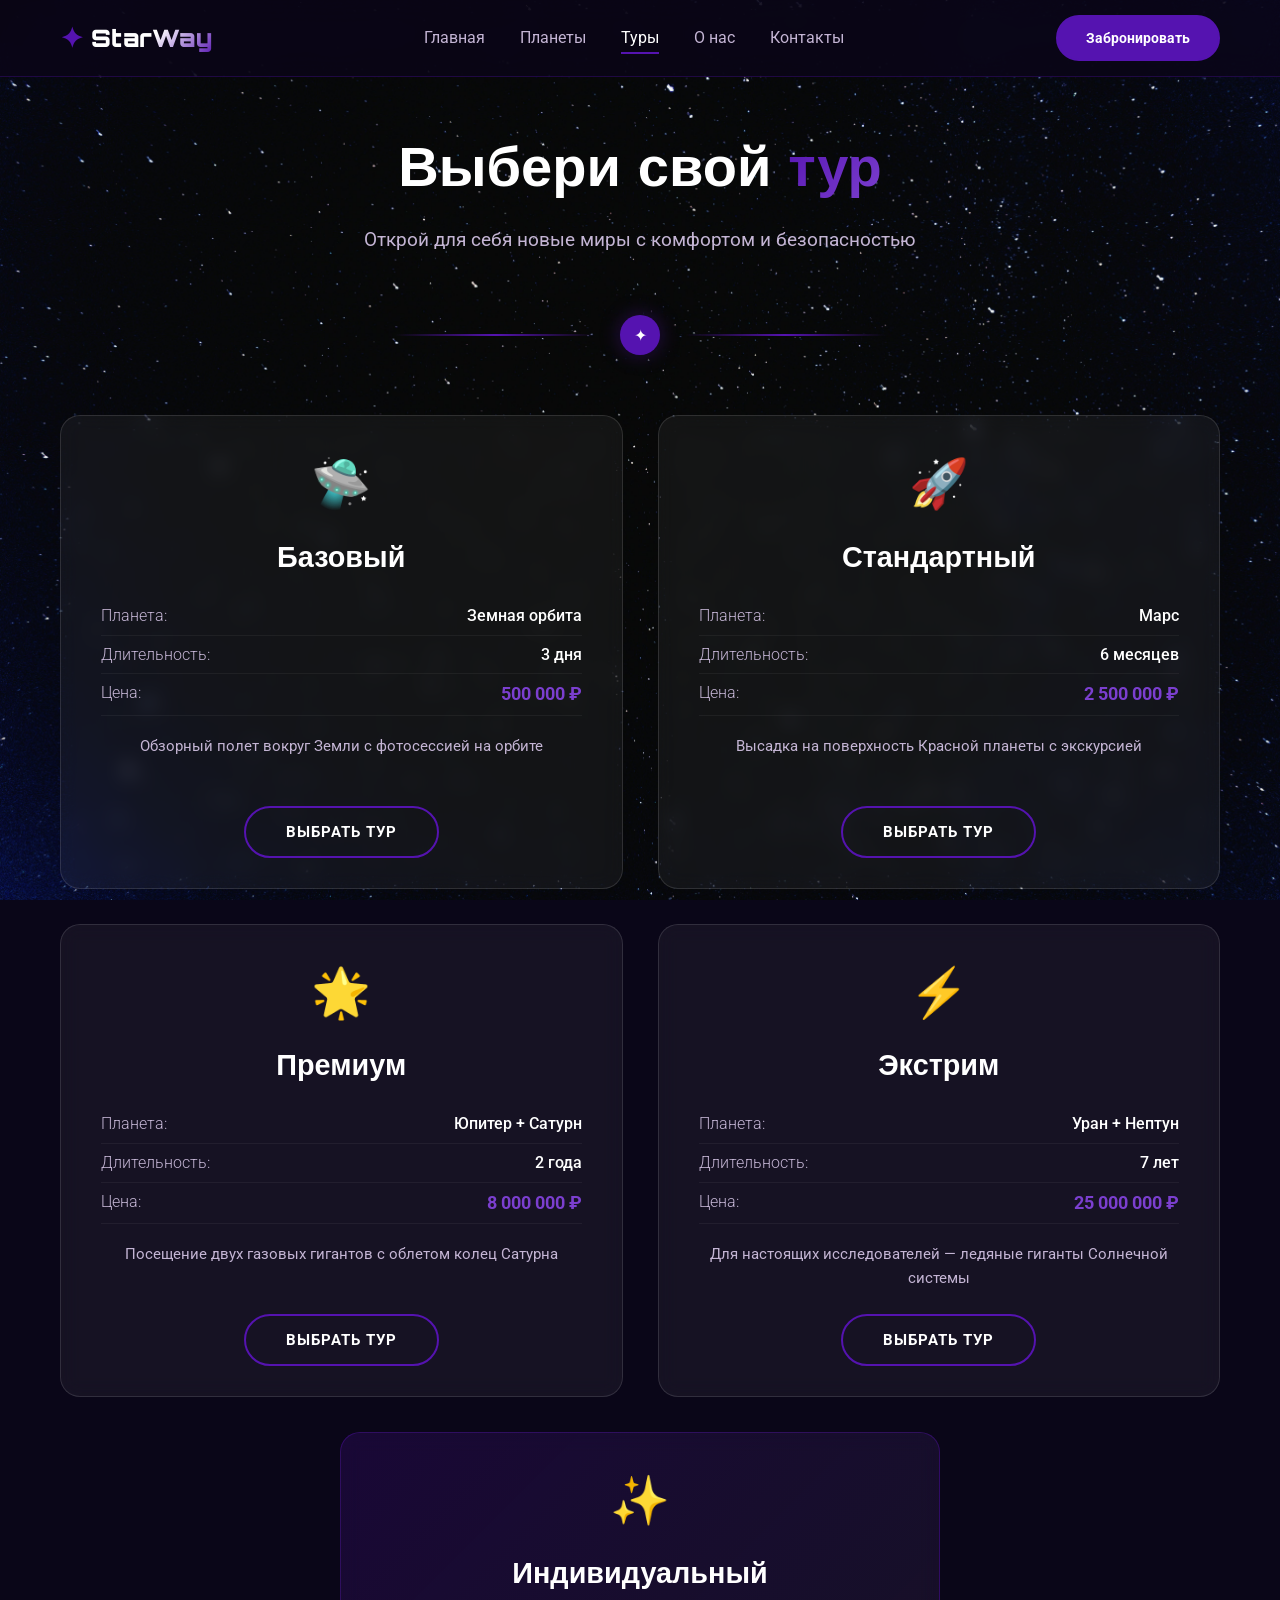
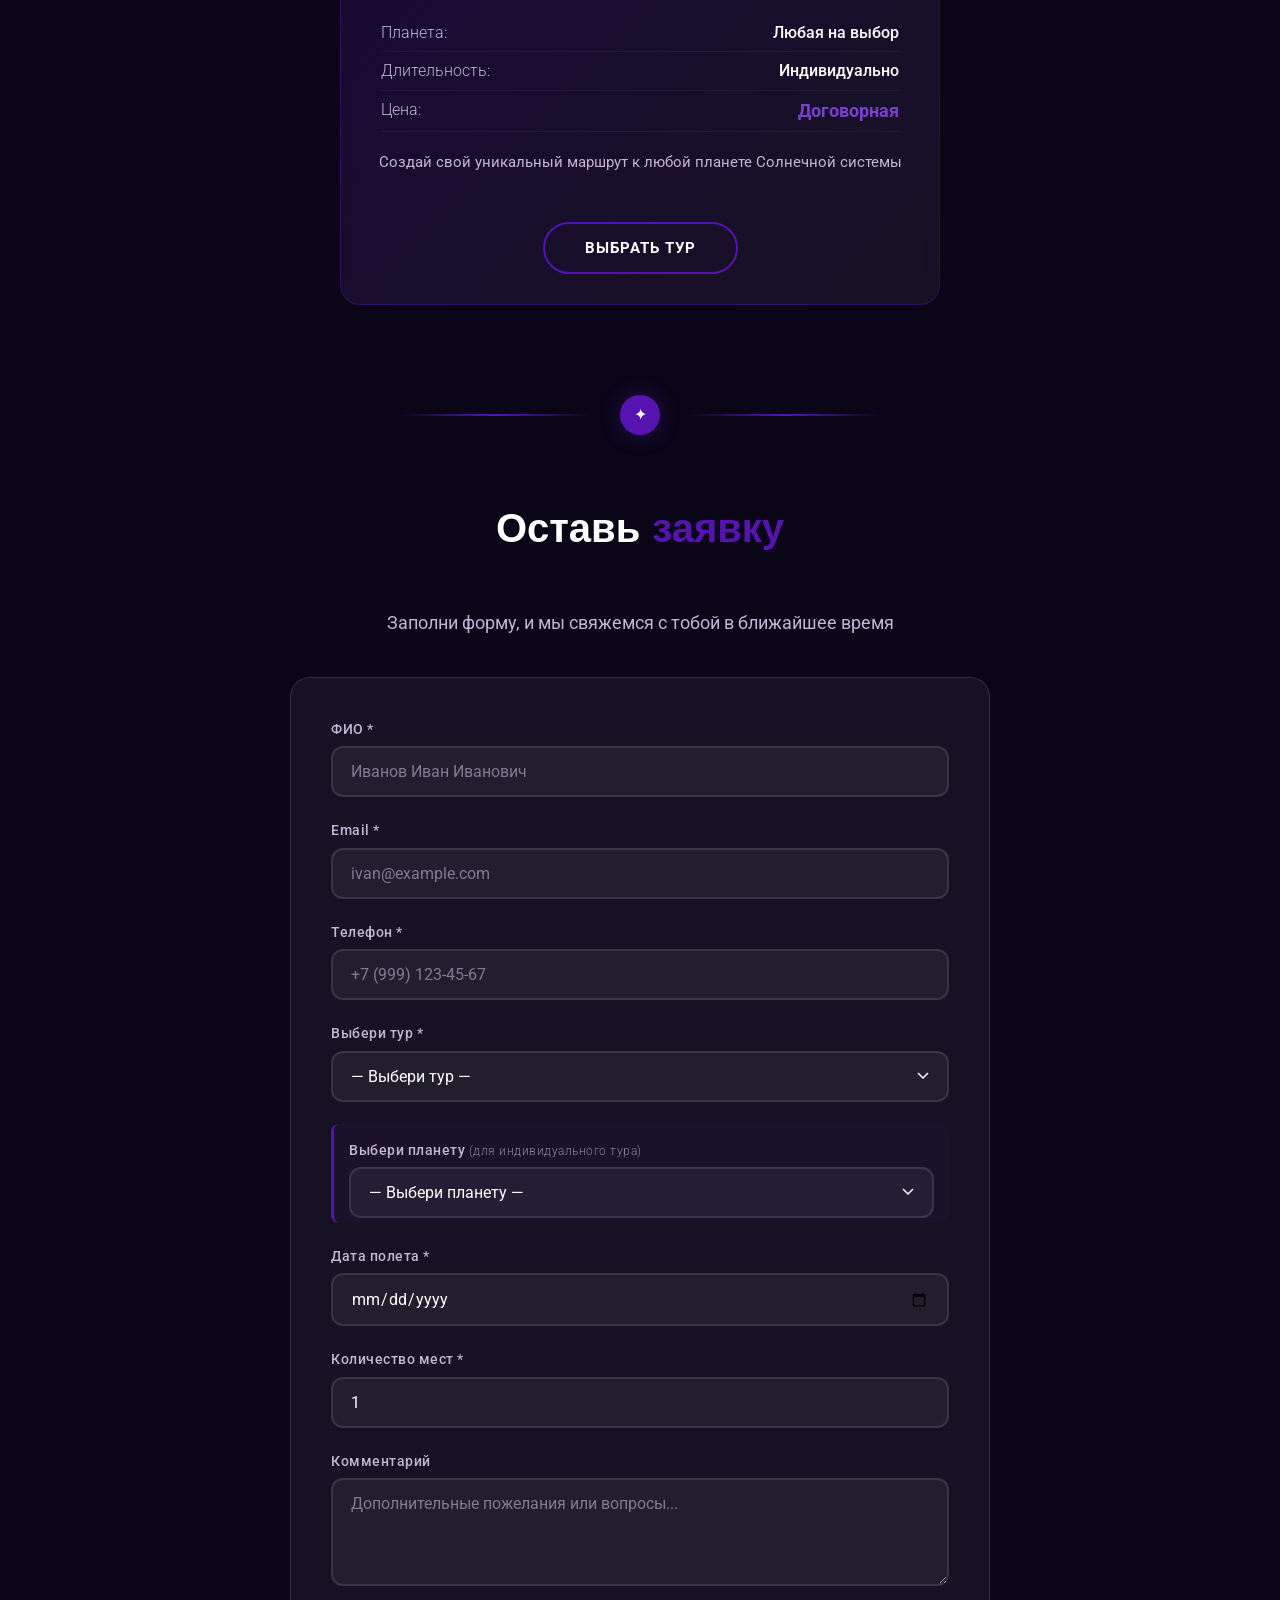
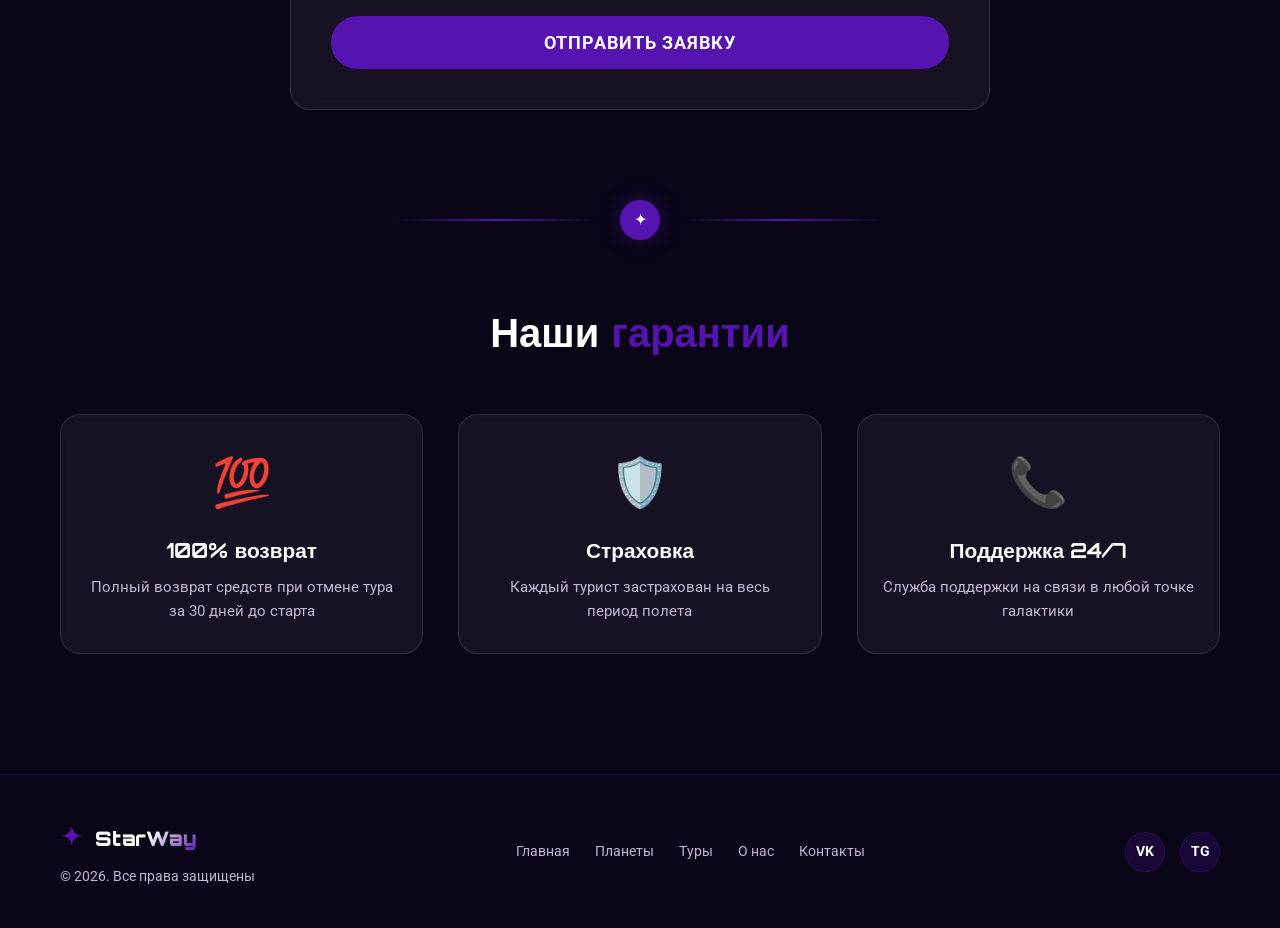
==== commit 04a473d4: "Обновление: добавил обработку формы и исправил подвал" ====
--- a/tours.html
+++ b/tours.html
@@ -320,6 +320,20 @@
             </div>
         </div>
     </footer>
-
+    <!-- Обработка формы -->
+    <script>
+        document.addEventListener('DOMContentLoaded', function() {
+            const form = document.querySelector('form');
+            
+            if (form) {
+                form.addEventListener('submit', function(e) {
+                    e.preventDefault(); // Останавливаем отправку на сервер
+                    
+                    // Перенаправляем на главную страницу
+                    window.location.href = 'index.html';
+                });
+            }
+        });
+    </script>
 </body>
 </html>
